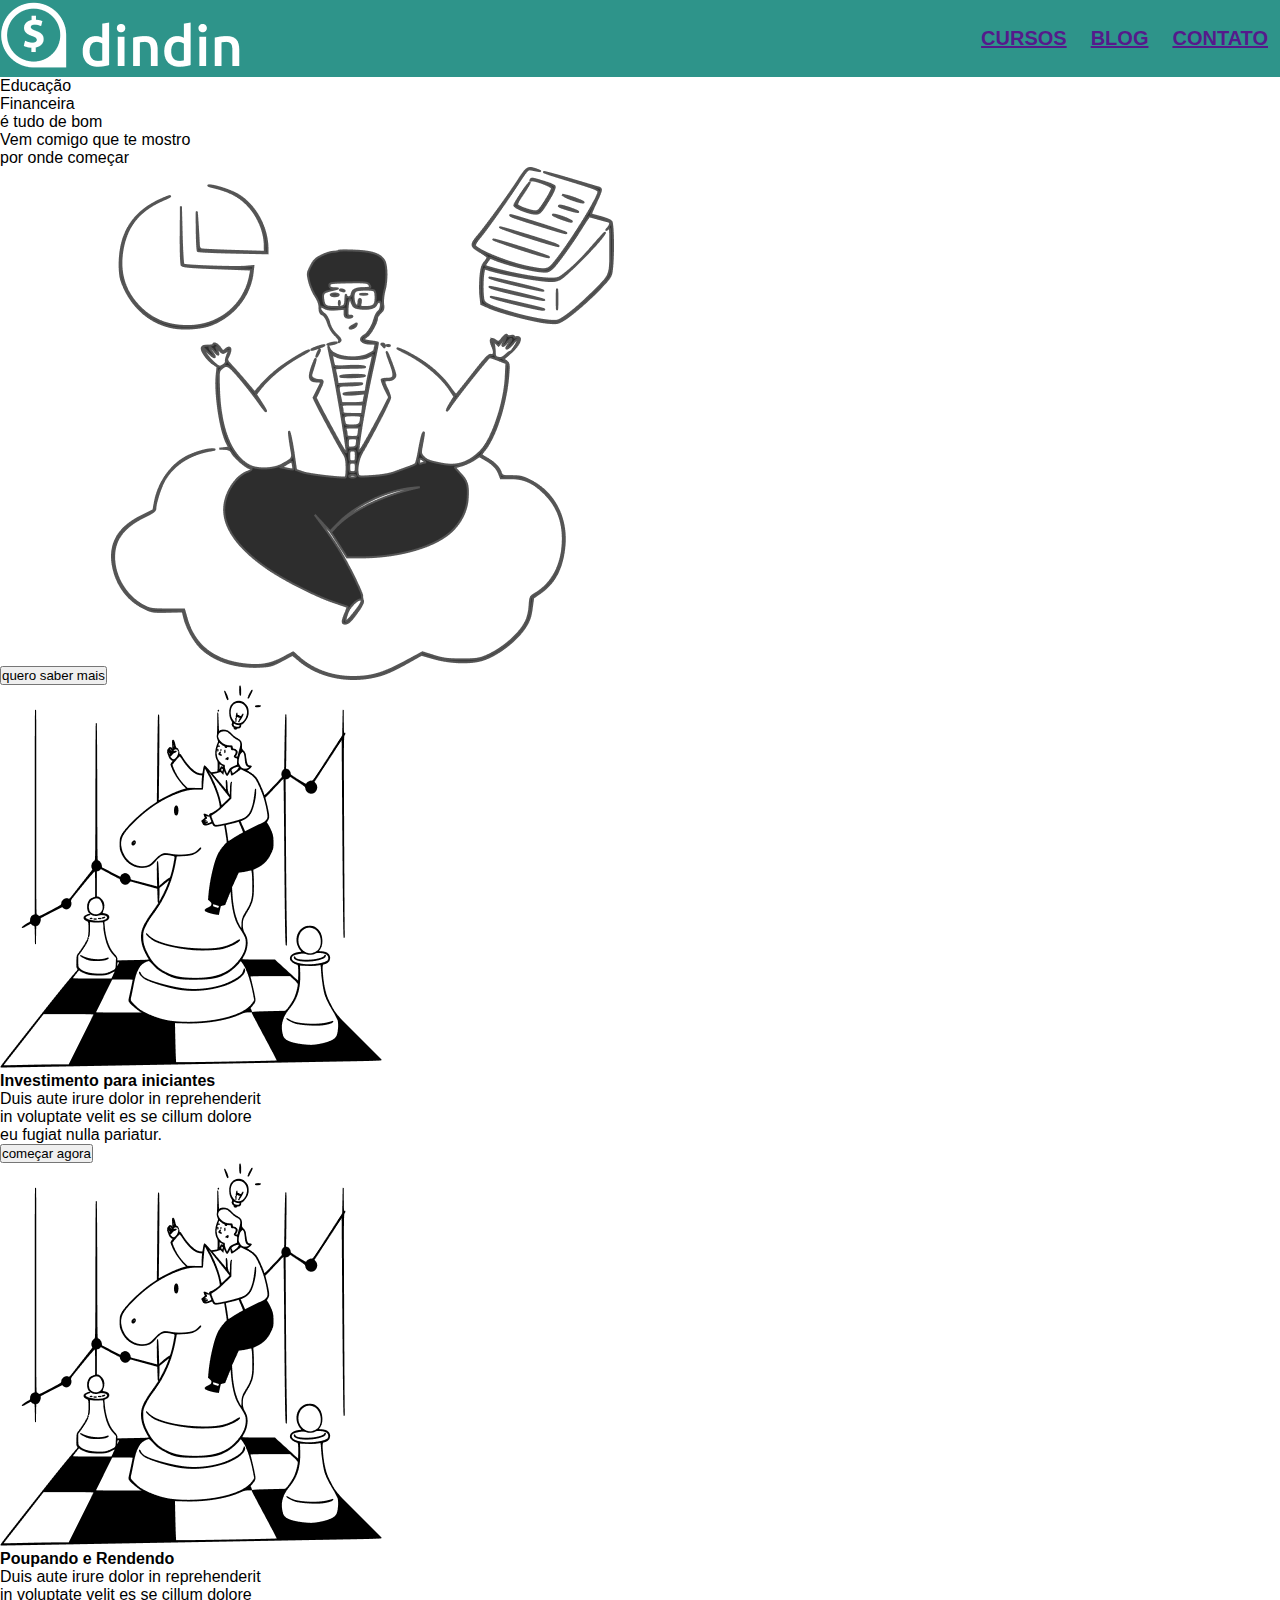
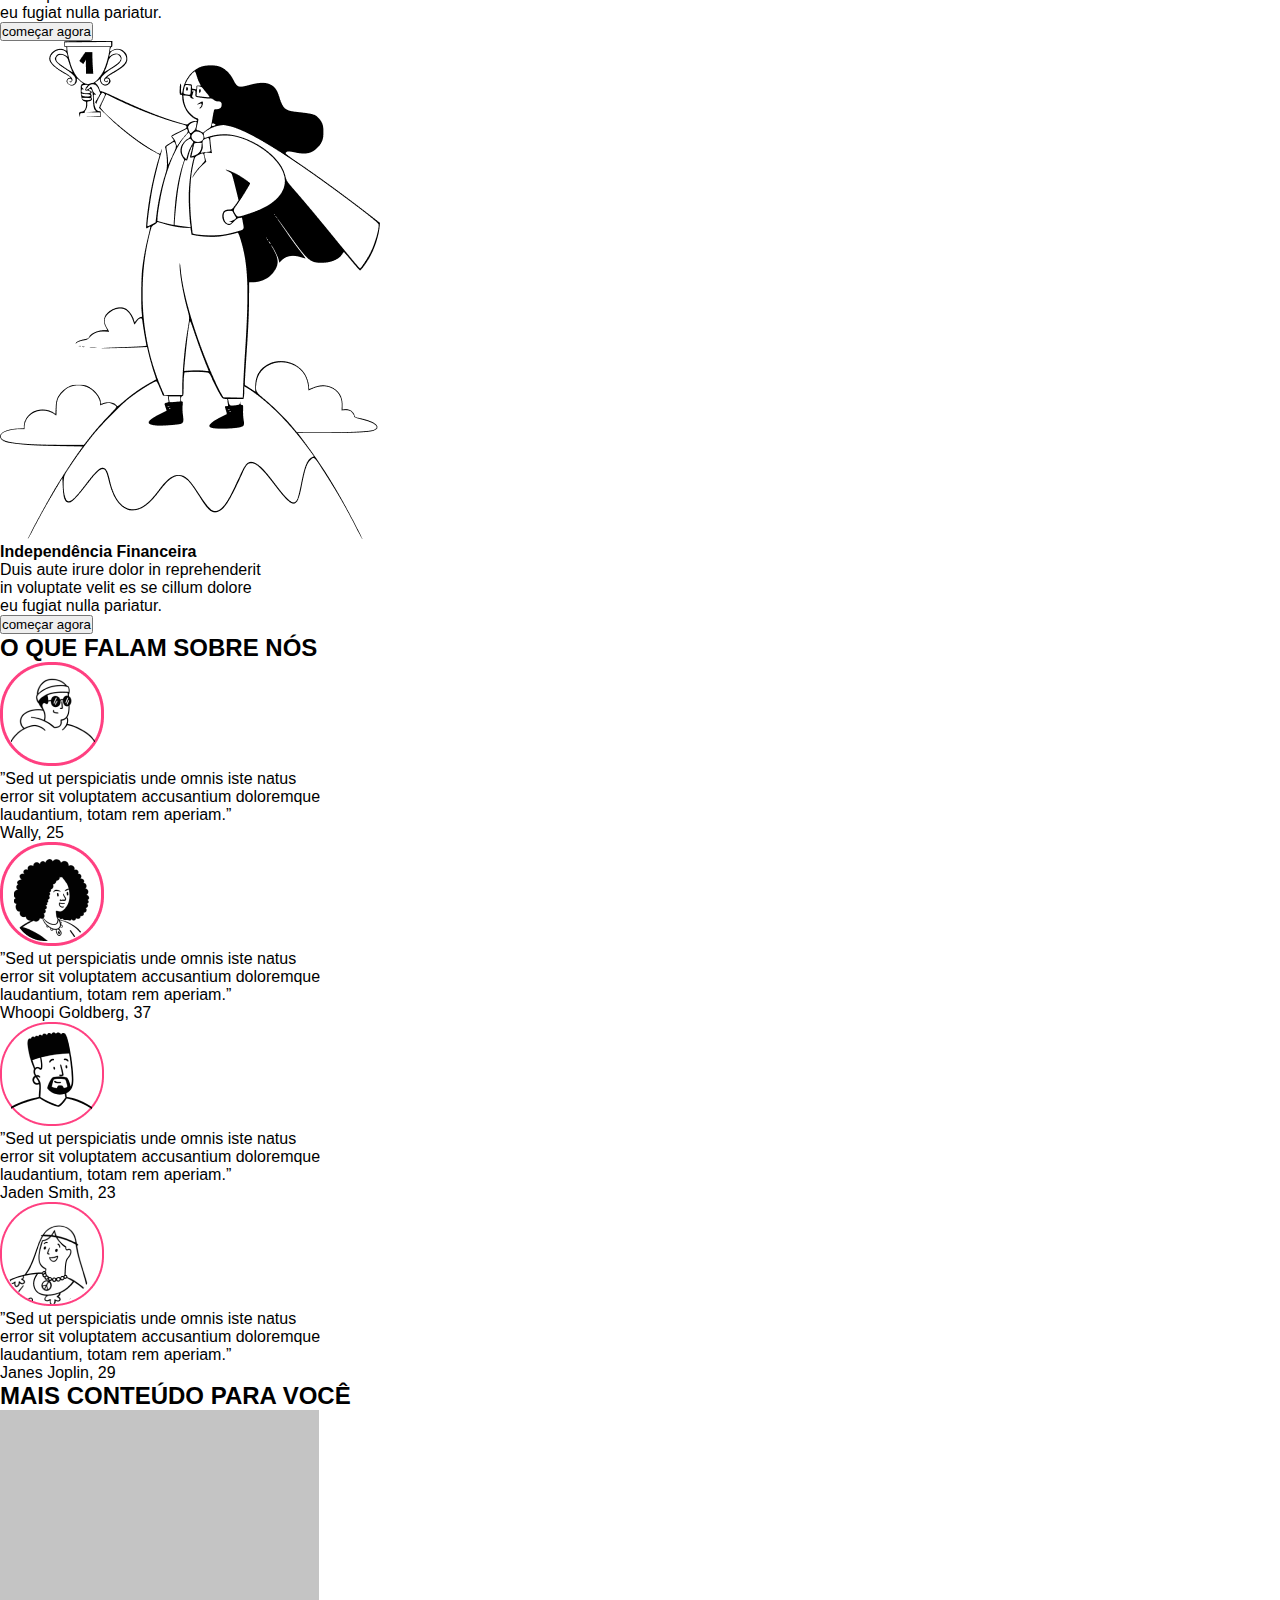
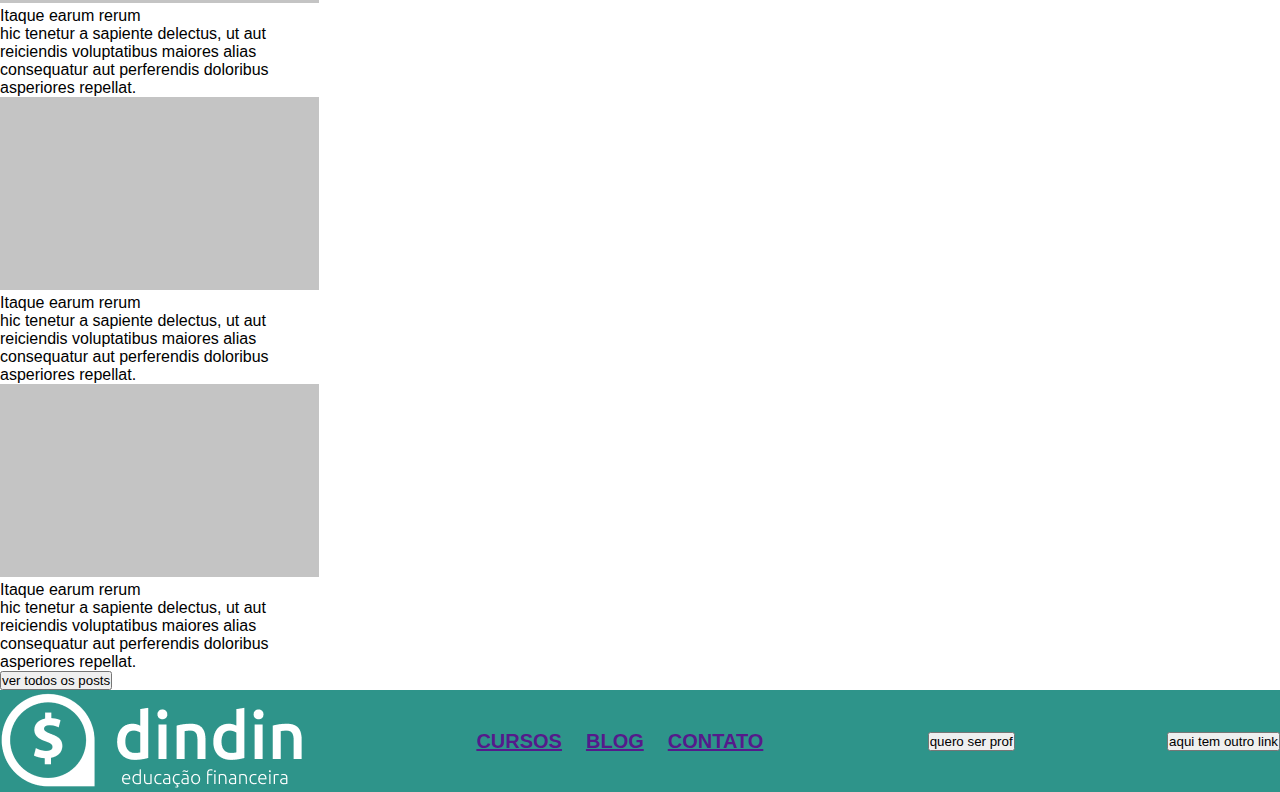
==== index.html @ 5b606422 "hands on 1" ====
<!DOCTYPE html>
<html lang="pt-br">
<head>
    <meta charset="UTF-8">
    <meta http-equiv="X-UA-Compatible" content="IE=edge">
    <meta name="viewport" content="width=device-width, initial-scale=1.0">
    <link rel="stylesheet" href="headerFooter.css">
    <title>Inicio</title>
</head>
<header>
    <img src="./dindin-imagens/logo-header.png" alt="Imagem de logo header"></a>
    <nav>
        <ul>
            <!-- FALTA LINKAR AS PÁGINAS -->
            <li>
                <a href>Cursos</a>
            </li>
            <li>
                <a href>Blog</a>
            </li>
            <li>
                <a href>Contato</a>
            </li>
        </ul>
    </nav>
</header>
<body>  
    <main>
        <section>
            <p>Educação <br>
            Financeira <br>
            é tudo de bom</p>
            <p>Vem comigo que te mostro <br>
            por onde começar</p>
            <button>quero saber mais</button>
            <img src="./dindin-imagens/ilustra-banner.png" alt="Imagem com homem meditando">
        </section>
        <div>
            <div>
                <img src="./dindin-imagens/ilustra-poupando.png" alt="Imagem de investimento para iniciantes">
                <h4>Investimento para iniciantes</h4>
                <p>Duis aute irure dolor in reprehenderit <br>
                   in voluptate velit es se cillum dolore <br>
                   eu fugiat nulla pariatur.
                </p>
                <button>começar agora</button>
            </div>
            <div>
                <img src="./dindin-imagens/ilustra-poupando.png" alt="Imagem de poupando e rendendo">
                <h4>Poupando e Rendendo</h4>
                <p>Duis aute irure dolor in reprehenderit <br>
                   in voluptate velit es se cillum dolore <br>
                   eu fugiat nulla pariatur.
                </p>
                <button>começar agora</button>
            </div>
            <div>
                <img src="./dindin-imagens/ilustra-independencia.png" alt="Imagem de independencia financeira">
                <h4>Independência Financeira</h4>
                <p>Duis aute irure dolor in reprehenderit <br>
                   in voluptate velit es se cillum dolore <br>
                   eu fugiat nulla pariatur.
                </p>
                <button>começar agora</button>
            </div>
        </div>
    </main>
    <section>
        <h2>O QUE FALAM SOBRE NÓS</h2>
        <div>
            <div>
                <img src="./dindin-imagens/icon-wally.png" alt="Imagem icon wally">
                <p>”Sed ut perspiciatis unde omnis iste natus <br>
                    error sit voluptatem accusantium doloremque <br>
                    laudantium, totam rem aperiam.”<br>
                    Wally, 25
                </p>
            </div>
            <div>
                <img src="./dindin-imagens/icon-whoopi.png" alt="Imagem icon whoopi">
                <p>”Sed ut perspiciatis unde omnis iste natus <br>
                    error sit voluptatem accusantium doloremque <br>
                    laudantium, totam rem aperiam.”<br>
                    Whoopi Goldberg, 37
                </p>
            </div>
            <div>
                <img src="./dindin-imagens/icon-jaden.png" alt="Imagem icon jaden">
                <p>”Sed ut perspiciatis unde omnis iste natus <br>
                    error sit voluptatem accusantium doloremque <br>
                    laudantium, totam rem aperiam.”<br>
                    Jaden Smith, 23
                </p>
            </div>
            <div>
                <img src="./dindin-imagens/icon-jane.png" alt="Imagem icon jane">
                <p>”Sed ut perspiciatis unde omnis iste natus <br>
                    error sit voluptatem accusantium doloremque <br>
                    laudantium, totam rem aperiam.”<br>
                    Janes Joplin, 29
                </p>
            </div>
        </div>
    </section>
    <article>
        <h2>MAIS CONTEÚDO PARA VOCÊ</h2>
        <div>
            <img src="./dindin-imagens/Rectangle 16.png" alt="Imagem de Rectangle">
            <p><storng>Itaque earum rerum</storng> <br>
               hic tenetur a sapiente delectus, ut aut <br>
               reiciendis voluptatibus maiores alias <br>
               consequatur aut perferendis doloribus <br>
               asperiores repellat.
            </p>
        </div>
        <div>
            <img src="./dindin-imagens/Rectangle 16.png" alt="Imagem de Rectangle">
            <p><storng>Itaque earum rerum</storng> <br>
               hic tenetur a sapiente delectus, ut aut <br>
               reiciendis voluptatibus maiores alias <br>
               consequatur aut perferendis doloribus <br>
               asperiores repellat.
            </p>
        </div>
        <div>
            <img src="./dindin-imagens/Rectangle 16.png" alt="Imagem de Rectangle">
            <p><storng>Itaque earum rerum</storng> <br>
               hic tenetur a sapiente delectus, ut aut <br>
               reiciendis voluptatibus maiores alias <br>
               consequatur aut perferendis doloribus <br>
               asperiores repellat.
            </p>
        </div>
        <button>ver todos os posts</button>
    </article>
</body>
<footer>
    <img src="./dindin-imagens/logo-footer.png" alt="Imagem de logo footer">
    <nav>
        <ul>
            <!-- FALTA LINKAR AS PÁGINAS -->
            <li>
                <a href>Cursos</a>
            </li>
            <li>
                <a href>Blog</a>
            </li>
            <li>
                <a href>Contato</a>
            </li>
        </ul>
    </nav>
    <button>quero ser prof</button>
    <button>aqui tem outro link</button>
</footer>
</html>
---- headerFooter.css ----
* {
    margin: 0;
    padding: 0;
    box-sizing: border-box;
    font-family: "Ubuntu", sans-serif;
}

/* header */

header {
    display: flex;
    justify-content: space-between;
    align-items: center;
    background-color: #2E948A;
}

header a img {
    display: flex;
    margin-left: auto;
    margin-right: auto;
}

nav ul {
    display: flex;  
    justify-content: end;
}

nav ul li {
    display: inline;
    padding: 12px;
    list-style: none;
}

nav ul li a {
    font-weight: 700;
    font-size: 20px;
    line-height: 23px;
    text-transform: uppercase;
    
}

/* footer */

footer {
    display: flex;
    justify-content: space-between;
    align-items: center;
    background-color: #2E948A;
}
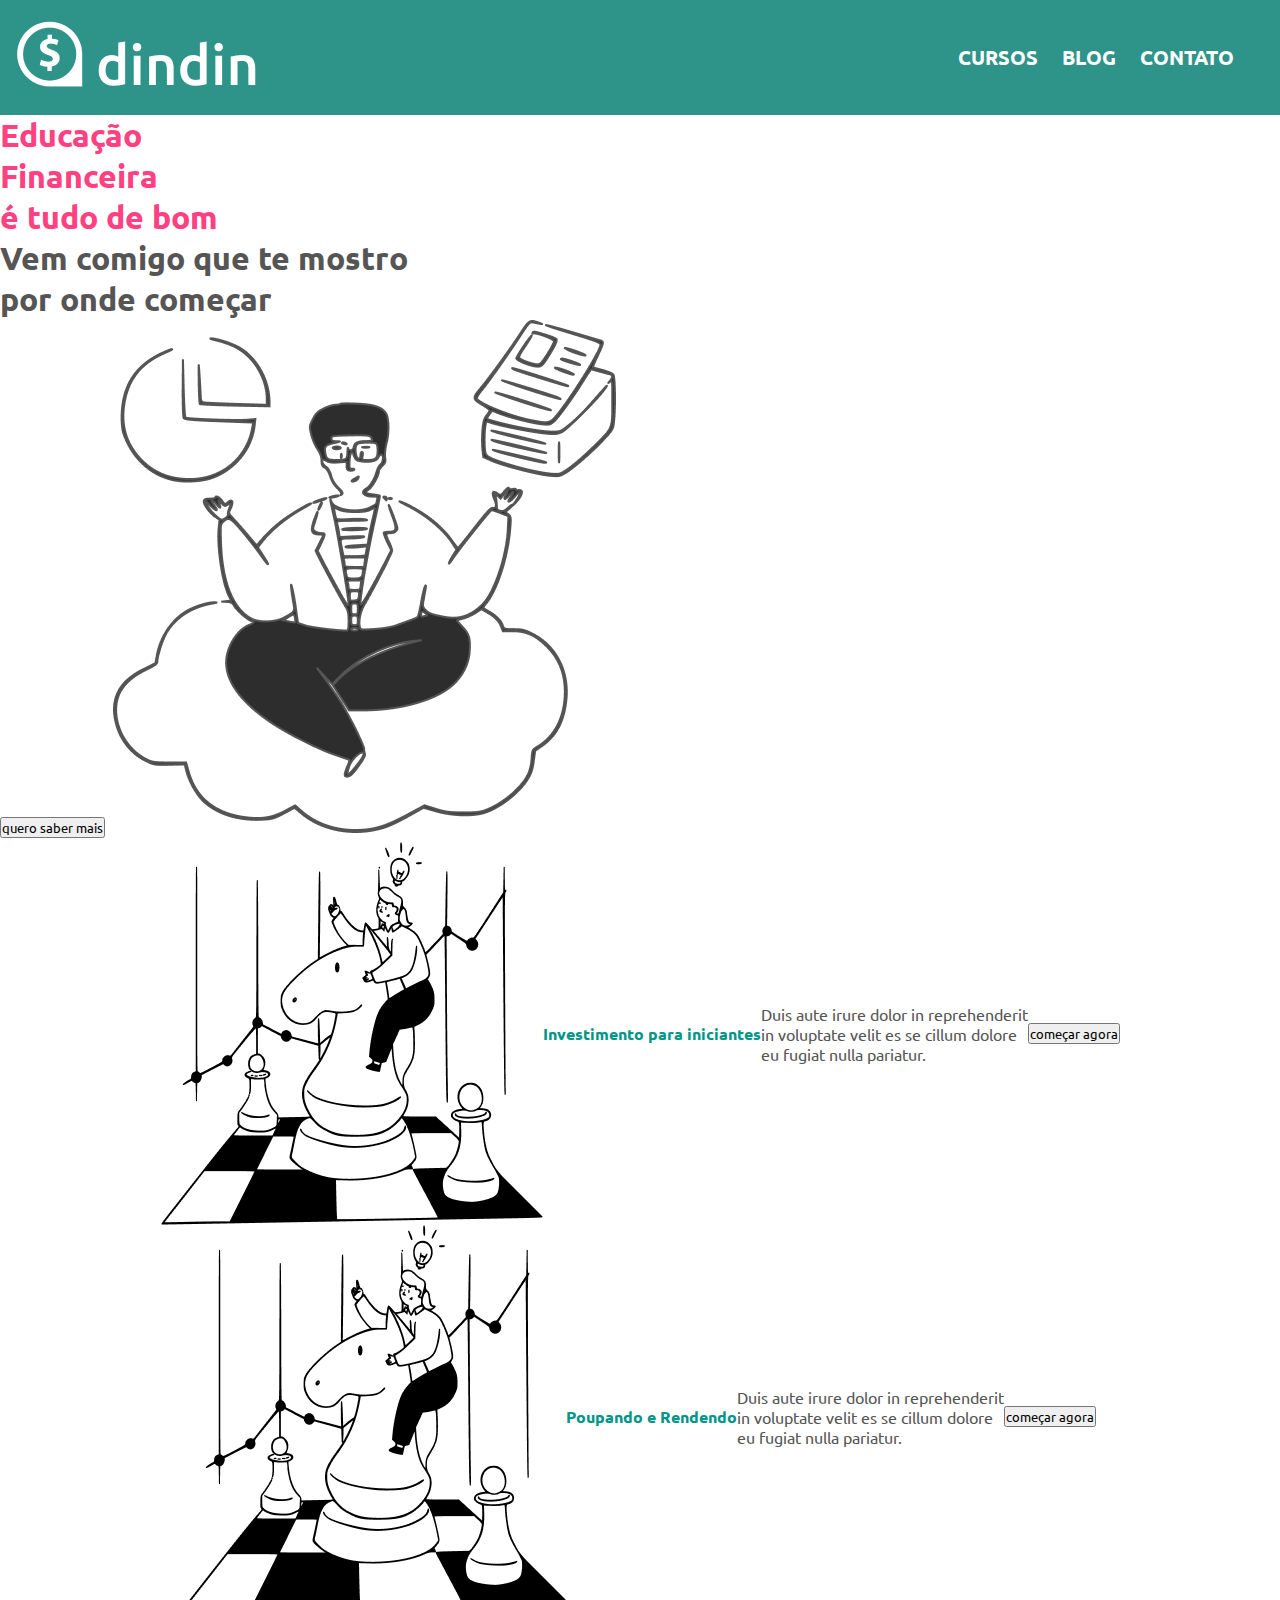
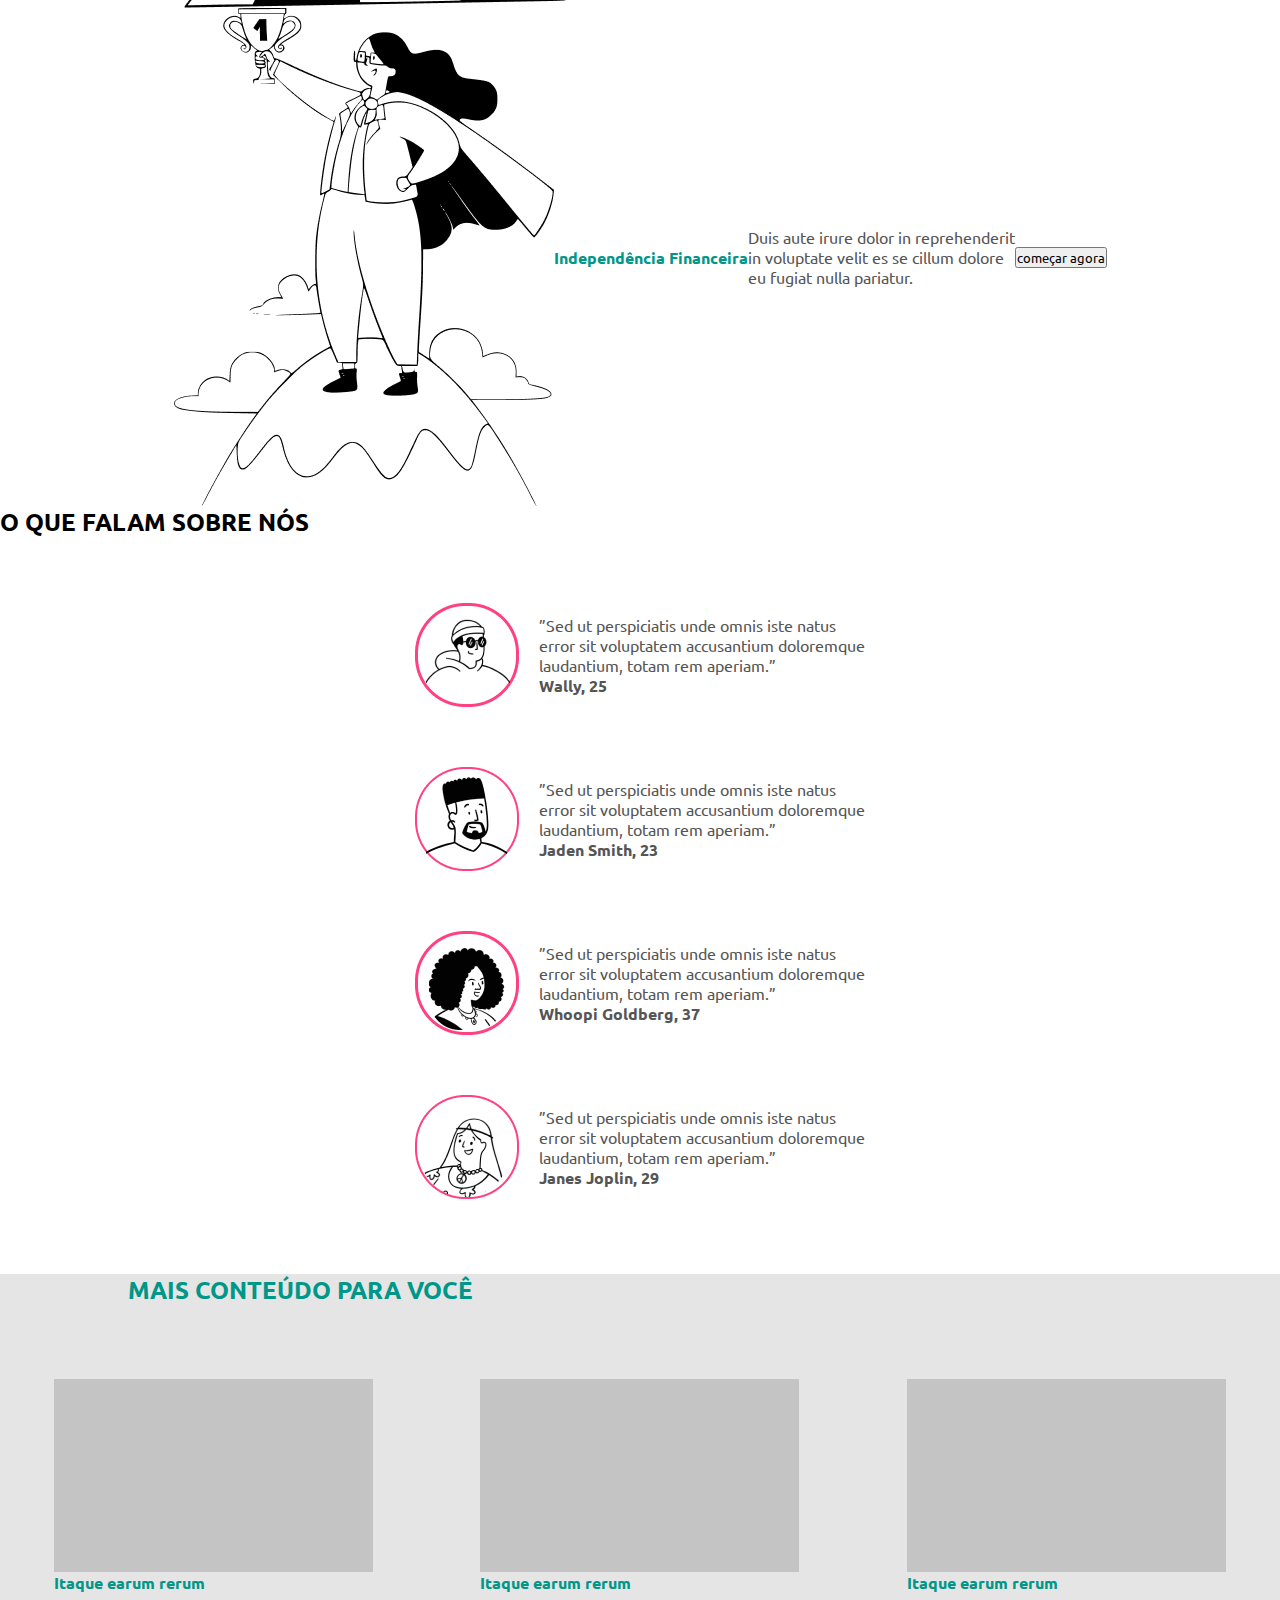
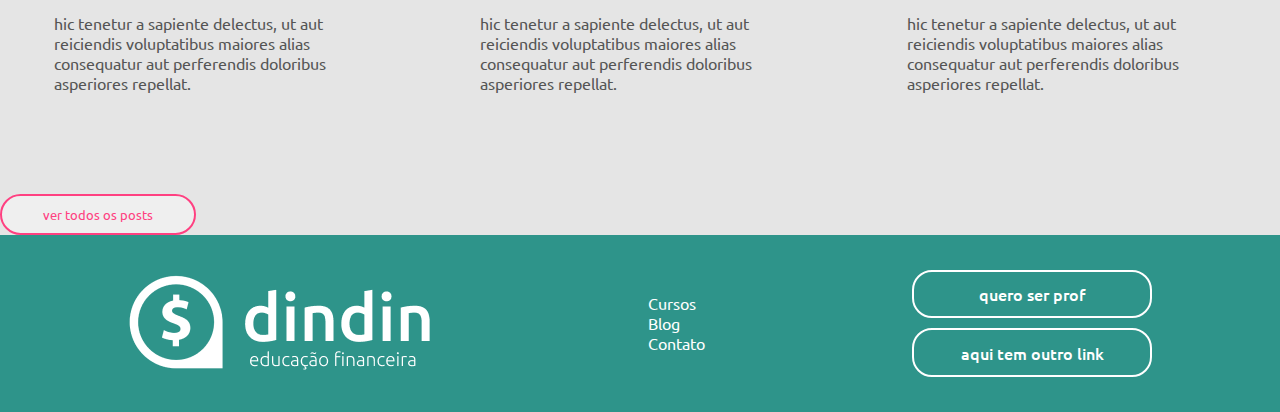
==== commit 74e8d95f: "atualização do projeto" ====
--- a/index.html
+++ b/index.html
@@ -4,12 +4,16 @@
     <meta charset="UTF-8">
     <meta http-equiv="X-UA-Compatible" content="IE=edge">
     <meta name="viewport" content="width=device-width, initial-scale=1.0">
-    <link rel="stylesheet" href="headerFooter.css">
+    <link rel="preconnect" href="https://fonts.googleapis.com">
+    <link rel="preconnect" href="https://fonts.gstatic.com" crossorigin>
+    <link href="https://fonts.googleapis.com/css2?family=Montserrat:wght@100;300;700&family=Poppins:ital,wght@1,300&family=Ubuntu:wght@300&display=swap" rel="stylesheet">
+    <link rel="stylesheet" href="./css/headerFooter.css">
+    <link rel="stylesheet" href="./css/inicio.css">
     <title>Inicio</title>
 </head>
 <header>
     <img src="./dindin-imagens/logo-header.png" alt="Imagem de logo header"></a>
-    <nav>
+    <nav class="navheader">
         <ul>
             <!-- FALTA LINKAR AS PÁGINAS -->
             <li>
@@ -27,15 +31,15 @@
 <body>  
     <main>
         <section>
-            <p>Educação <br>
+            <h1>Educação <br>
             Financeira <br>
-            é tudo de bom</p>
+            é tudo de bom<h1>
             <p>Vem comigo que te mostro <br>
             por onde começar</p>
             <button>quero saber mais</button>
             <img src="./dindin-imagens/ilustra-banner.png" alt="Imagem com homem meditando">
         </section>
-        <div>
+        <section>
             <div>
                 <img src="./dindin-imagens/ilustra-poupando.png" alt="Imagem de investimento para iniciantes">
                 <h4>Investimento para iniciantes</h4>
@@ -63,94 +67,94 @@
                 </p>
                 <button>começar agora</button>
             </div>
-        </div>
-    </main>
-    <section>
-        <h2>O QUE FALAM SOBRE NÓS</h2>
-        <div>
-            <div>
-                <img src="./dindin-imagens/icon-wally.png" alt="Imagem icon wally">
-                <p>”Sed ut perspiciatis unde omnis iste natus <br>
-                    error sit voluptatem accusantium doloremque <br>
-                    laudantium, totam rem aperiam.”<br>
-                    Wally, 25
-                </p>
+        </section>
+        <section>
+            <h2>O QUE FALAM SOBRE NÓS</h2>
+            <div class="comentariosCards">
+                <div class="infoCards">
+                    <img src="./dindin-imagens/icon-wally.png" alt="Imagem icon wally">
+                    <p>”Sed ut perspiciatis unde omnis iste natus <br>
+                        error sit voluptatem accusantium doloremque <br>
+                        laudantium, totam rem aperiam.”<br>
+                        <strong>Wally, 25</strong>
+                    </p>
+                </div>
+                <div class="infoCards">
+                    <img src="./dindin-imagens/icon-jaden.png" alt="Imagem icon jaden">
+                    <p>”Sed ut perspiciatis unde omnis iste natus <br>
+                        error sit voluptatem accusantium doloremque <br>
+                        laudantium, totam rem aperiam.”<br>
+                        <strong>Jaden Smith, 23</strong>
+                    </p>
+                </div>
+                <div class="infoCards">
+                    <img src="./dindin-imagens/icon-whoopi.png" alt="Imagem icon whoopi">
+                    <p>”Sed ut perspiciatis unde omnis iste natus <br>
+                        error sit voluptatem accusantium doloremque <br>
+                        laudantium, totam rem aperiam.”<br>
+                        <strong>Whoopi Goldberg, 37</strong>
+                    </p>
+                </div>
+                <div class="infoCards">
+                    <img src="./dindin-imagens/icon-jane.png" alt="Imagem icon jane">
+                    <p>”Sed ut perspiciatis unde omnis iste natus <br>
+                        error sit voluptatem accusantium doloremque <br>
+                        laudantium, totam rem aperiam.”<br>
+                        <strong>Janes Joplin, 29</strong>
+                    </p>
+                </div>
             </div>
-            <div>
-                <img src="./dindin-imagens/icon-whoopi.png" alt="Imagem icon whoopi">
-                <p>”Sed ut perspiciatis unde omnis iste natus <br>
-                    error sit voluptatem accusantium doloremque <br>
-                    laudantium, totam rem aperiam.”<br>
-                    Whoopi Goldberg, 37
-                </p>
-            </div>
-            <div>
-                <img src="./dindin-imagens/icon-jaden.png" alt="Imagem icon jaden">
-                <p>”Sed ut perspiciatis unde omnis iste natus <br>
-                    error sit voluptatem accusantium doloremque <br>
-                    laudantium, totam rem aperiam.”<br>
-                    Jaden Smith, 23
-                </p>
-            </div>
-            <div>
-                <img src="./dindin-imagens/icon-jane.png" alt="Imagem icon jane">
-                <p>”Sed ut perspiciatis unde omnis iste natus <br>
-                    error sit voluptatem accusantium doloremque <br>
-                    laudantium, totam rem aperiam.”<br>
-                    Janes Joplin, 29
-                </p>
-            </div>
-        </div>
-    </section>
-    <article>
-        <h2>MAIS CONTEÚDO PARA VOCÊ</h2>
-        <div>
-            <img src="./dindin-imagens/Rectangle 16.png" alt="Imagem de Rectangle">
-            <p><storng>Itaque earum rerum</storng> <br>
-               hic tenetur a sapiente delectus, ut aut <br>
-               reiciendis voluptatibus maiores alias <br>
-               consequatur aut perferendis doloribus <br>
-               asperiores repellat.
-            </p>
-        </div>
-        <div>
-            <img src="./dindin-imagens/Rectangle 16.png" alt="Imagem de Rectangle">
-            <p><storng>Itaque earum rerum</storng> <br>
-               hic tenetur a sapiente delectus, ut aut <br>
-               reiciendis voluptatibus maiores alias <br>
-               consequatur aut perferendis doloribus <br>
-               asperiores repellat.
-            </p>
-        </div>
-        <div>
-            <img src="./dindin-imagens/Rectangle 16.png" alt="Imagem de Rectangle">
-            <p><storng>Itaque earum rerum</storng> <br>
-               hic tenetur a sapiente delectus, ut aut <br>
-               reiciendis voluptatibus maiores alias <br>
-               consequatur aut perferendis doloribus <br>
-               asperiores repellat.
-            </p>
-        </div>
-        <button>ver todos os posts</button>
-    </article>
+        </section>
+        <article>
+            <h2>MAIS CONTEÚDO PARA VOCÊ</h2>
+            <section id="blog">
+                <div class="container">
+                    <img src="./dindin-imagens/Rectangle 16.png" alt="Imagem de Rectangle">
+                    <h4>Itaque earum rerum</h4> <br>
+                    <p>hic tenetur a sapiente delectus, ut aut <br>
+                    reiciendis voluptatibus maiores alias <br>
+                    consequatur aut perferendis doloribus <br>
+                    asperiores repellat.</p>
+                </div>
+                <div class="container">
+                    <img src="./dindin-imagens/Rectangle 16.png" alt="Imagem de Rectangle">
+                    <h4>Itaque earum rerum</h4> <br>
+                    <p>hic tenetur a sapiente delectus, ut aut <br>
+                    reiciendis voluptatibus maiores alias <br>
+                    consequatur aut perferendis doloribus <br>
+                    asperiores repellat.</p>
+                </div>
+                <div class="container">
+                    <img src="./dindin-imagens/Rectangle 16.png" alt="Imagem de Rectangle">
+                    <h4>Itaque earum rerum</h4> <br>
+                    <p>hic tenetur a sapiente delectus, ut aut <br>
+                    reiciendis voluptatibus maiores alias <br>
+                    consequatur aut perferendis doloribus <br>
+                    asperiores repellat.</p>
+                </div>
+            </section>
+            <button>ver todos os posts</button>
+        </article>
+    </main> 
+    <footer>
+        <img src="./dindin-imagens/logo-footer.png" alt="Imagem de logo footer">
+        <nav class="navfooter">
+            <ul>
+                <li>
+                    <a href="#">Cursos</a>
+                </li>
+                <li>
+                    <a href="#">Blog</a>
+                </li>
+                <li>
+                    <a href="#">Contato</a>
+                </li>
+            </ul>
+        </nav>
+        <section class="btnfooter">
+            <p>quero ser prof</p>
+            <p>aqui tem outro link</p>
+        </section>
+    </footer>
 </body>
-<footer>
-    <img src="./dindin-imagens/logo-footer.png" alt="Imagem de logo footer">
-    <nav>
-        <ul>
-            <!-- FALTA LINKAR AS PÁGINAS -->
-            <li>
-                <a href>Cursos</a>
-            </li>
-            <li>
-                <a href>Blog</a>
-            </li>
-            <li>
-                <a href>Contato</a>
-            </li>
-        </ul>
-    </nav>
-    <button>quero ser prof</button>
-    <button>aqui tem outro link</button>
-</footer>
 </html>--- a/css/headerFooter.css
+++ b/css/headerFooter.css
@@ -0,0 +1,91 @@
+* {
+    margin: 0;
+    padding: 0;
+    box-sizing: border-box;
+    font-family: "Ubuntu", sans-serif;
+}
+
+/* header */
+
+header {
+    padding: 1em;
+    display: flex;
+    justify-content: space-between;
+    align-items: center;
+    background-color: #2E948A;
+    width: 100%;
+}
+
+header a img {
+    display: flex;
+    margin-left: auto;
+    margin-right: auto;
+}
+
+.navheader ul {
+    display: flex;  
+    justify-content: end;
+}
+
+.navheader ul li {
+    display: inline;
+    padding: 12px;
+    list-style: none;
+}
+
+.navheader ul li a {
+    font-weight: 700;
+    font-size: 20px;
+    line-height: 23px;
+    text-transform: uppercase;
+    color: #FDFDFD;
+    text-decoration: none;
+    
+}
+
+/* footer */
+  
+footer {
+      padding: 35px 10%;
+      display: flex;
+      justify-content: space-between;
+      align-items: center;
+      background-color: #2E948A;
+      width: 100%;
+}
+
+nav {
+    padding: 2vh;
+}
+
+.navfooter ul li {
+    list-style: none;
+}
+
+.navfooter ul li a {
+      text-decoration: none;
+      color: #FFF;
+}
+
+.btnfooter p  {
+      background: #2E948A;
+      border: 2px solid #FFFFFF;
+      color: #FFFFFF;
+      width: 15rem;
+      font-weight: 500;
+      padding: 0.7rem;
+      border-radius: 20px;
+      text-align: center;
+}
+
+.btnfooter p:hover {
+      cursor: pointer;
+}
+
+.btnfooter :nth-child(1) {
+    margin-bottom: 10px;
+}
+
+.btnfooter {
+    flex-direction: column;
+}--- a/css/inicio.css
+++ b/css/inicio.css
@@ -0,0 +1,74 @@
+* {
+    margin: 0;
+    padding: 0;
+    box-sizing: border-box;
+    font-family: "Ubuntu", sans-serif;
+}
+
+section h1 {
+    color: #FF4081;
+}
+
+section p {
+    color: #555555;
+    
+}
+
+section div {
+    display: flex;
+    align-items: center;
+    justify-content: center;
+
+}
+
+.comentariosCards {
+    padding: 35px 10%;
+    flex-wrap: wrap;
+}
+
+.infoCards {
+    max-width: 600px;
+    padding: 30px 5%;
+}
+
+.infoCards p {
+    padding-left: 20px;
+}
+
+/* Article */
+
+article{
+    background: #E5E5E5;
+    
+}
+
+article h2 {
+    color: #009688;
+    margin: 10px 0 73px 128px;
+}
+
+.container {
+    display: grid;
+}
+
+#blog {
+    display: flex;
+    justify-content: space-around;
+}
+
+h4 {
+    color: #009688;
+    margin: 0;
+    padding: 0;
+}
+
+article button {
+    display: flex;
+    justify-content: space-around;
+    color: #FF4081;
+    border:  2px solid #FF4081;
+    border-radius: 62px;
+    padding: 10px 41px;
+    margin-top: 101px;
+    
+}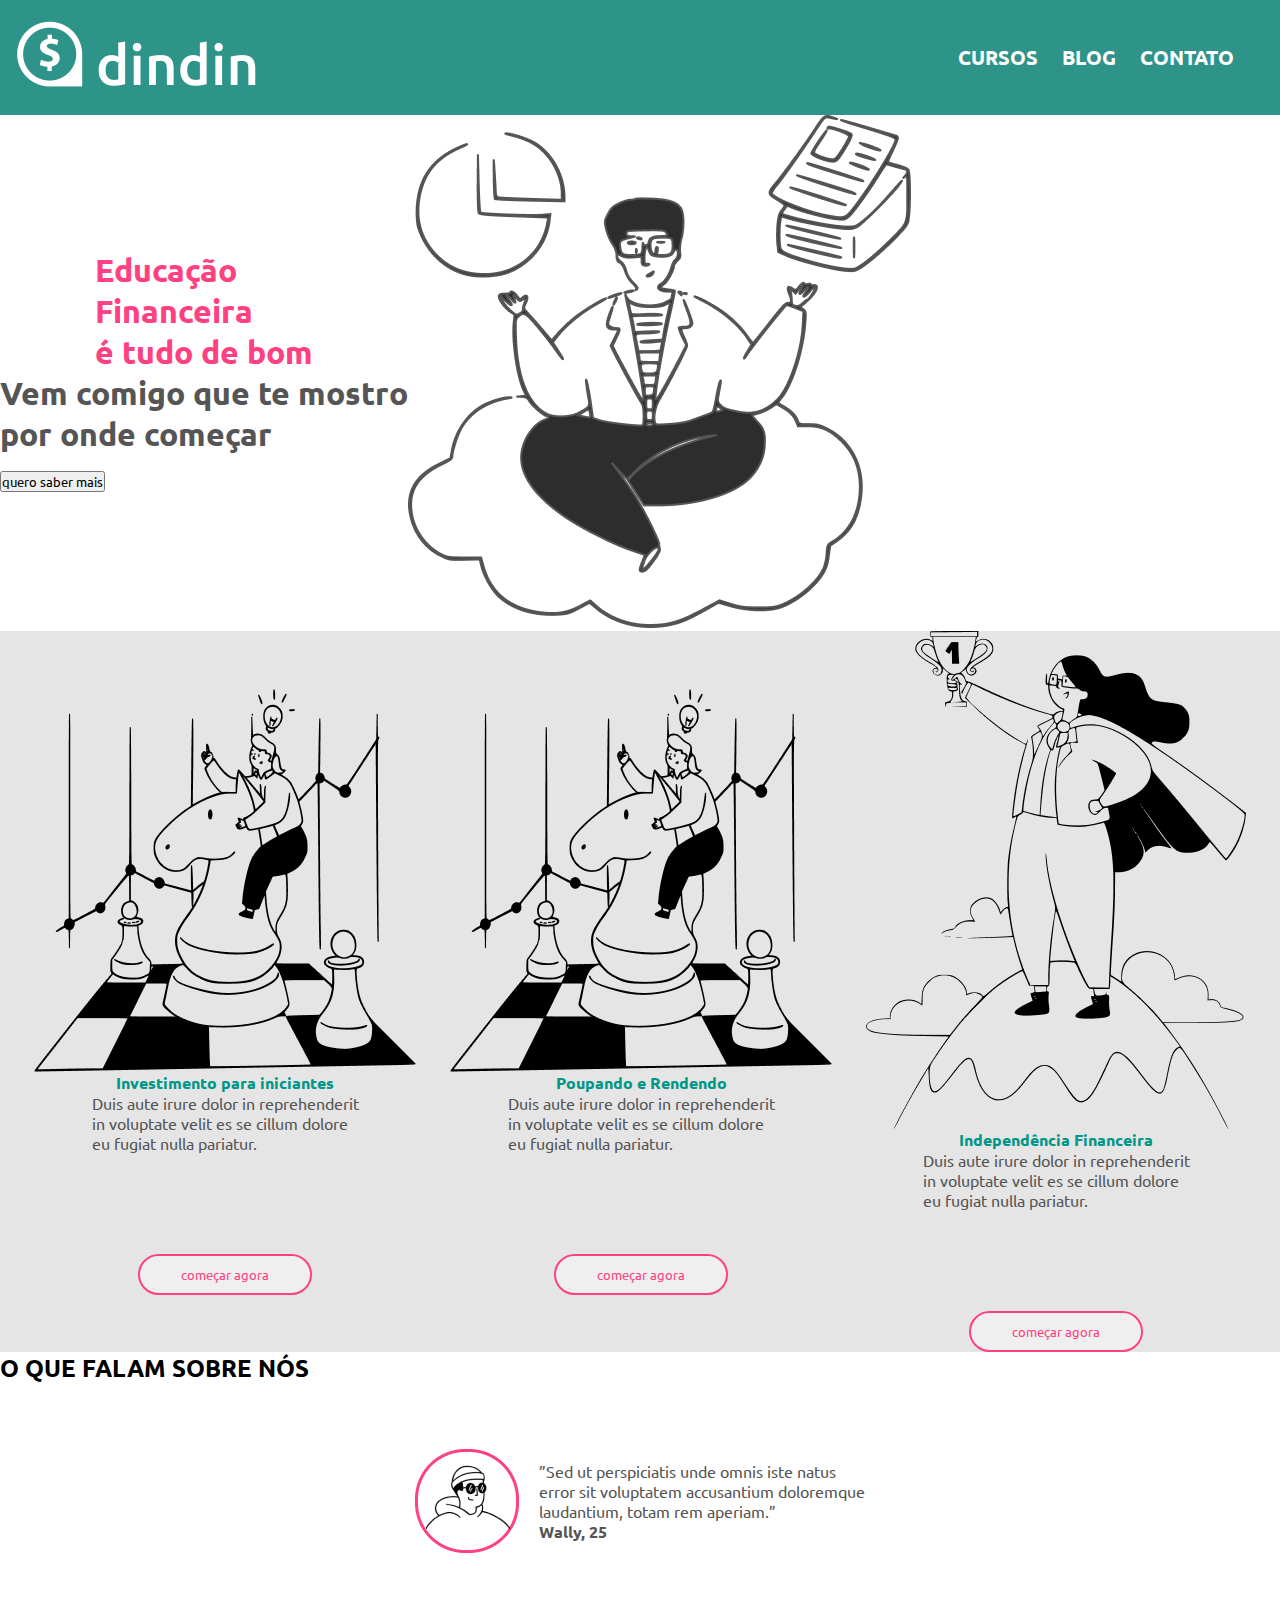
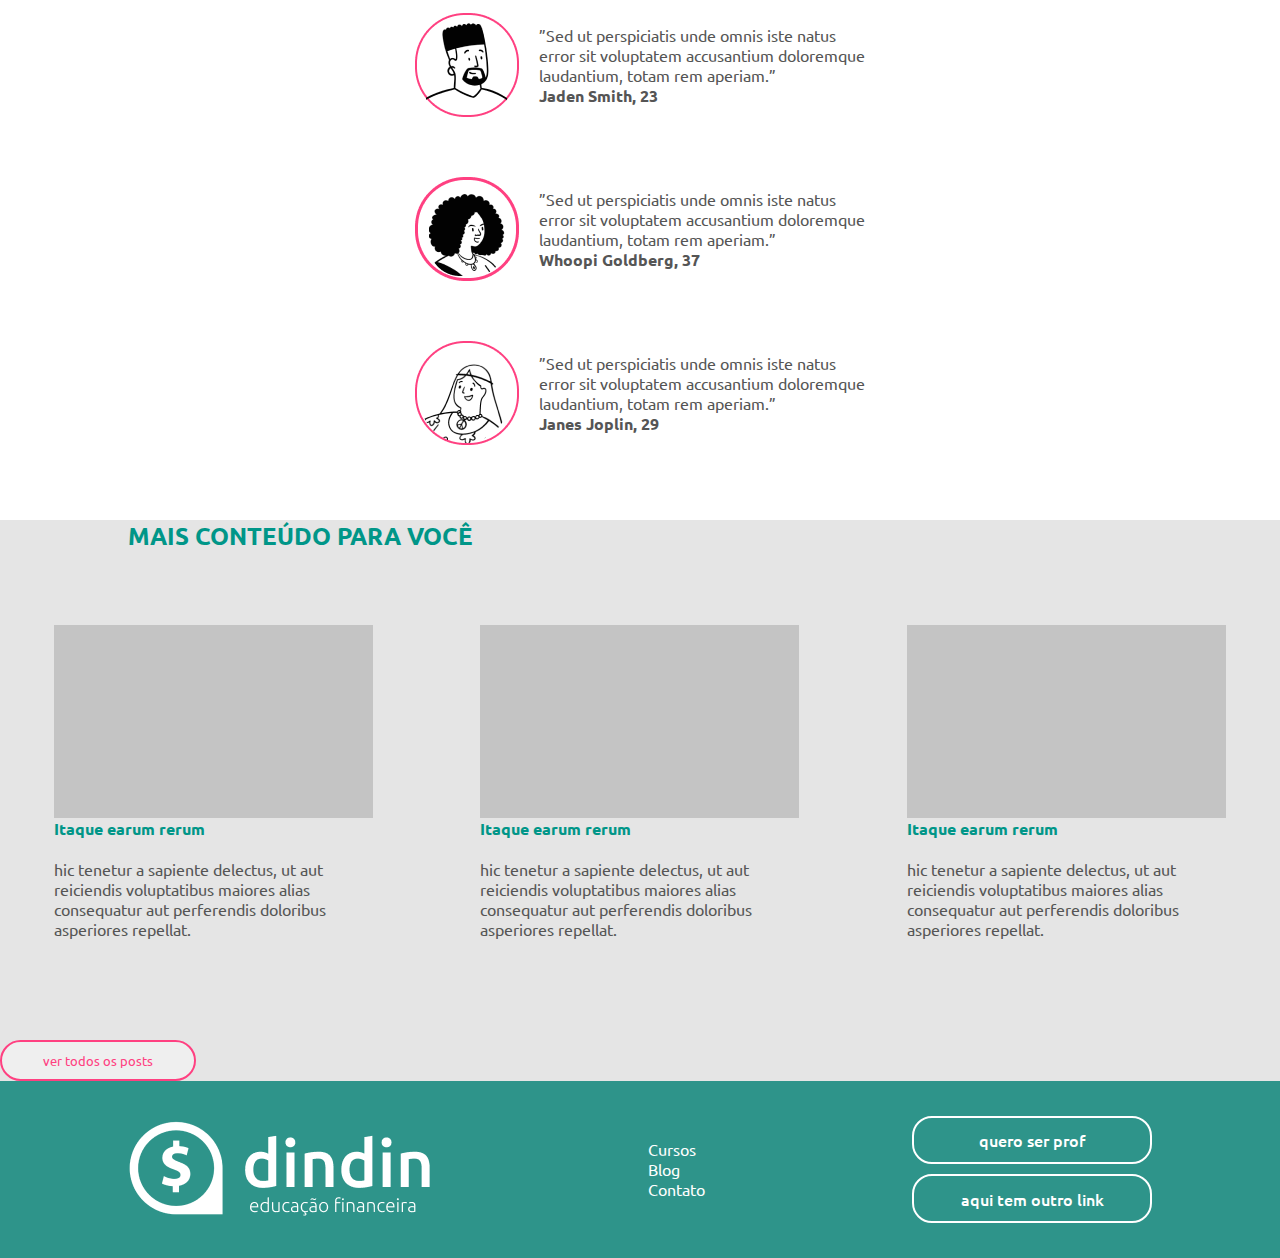
==== commit a13de74e: "atualizando a pag de cursos" ====
--- a/index.html
+++ b/index.html
@@ -30,45 +30,63 @@
 </header>
 <body>  
     <main>
-        <section>
-            <h1>Educação <br>
-            Financeira <br>
-            é tudo de bom<h1>
-            <p>Vem comigo que te mostro <br>
-            por onde começar</p>
-            <button>quero saber mais</button>
-            <img src="./dindin-imagens/ilustra-banner.png" alt="Imagem com homem meditando">
-        </section>
-        <section>
-            <div>
-                <img src="./dindin-imagens/ilustra-poupando.png" alt="Imagem de investimento para iniciantes">
-                <h4>Investimento para iniciantes</h4>
-                <p>Duis aute irure dolor in reprehenderit <br>
-                   in voluptate velit es se cillum dolore <br>
-                   eu fugiat nulla pariatur.
-                </p>
-                <button>começar agora</button>
+        <section id="container1">
+            <div id="titulo">
+                <h1>Educação <br>
+                Financeira <br>
+                é tudo de bom<h1>
+                <p>Vem comigo que te mostro <br>
+                por onde começar</p>
+                <button>quero saber mais</button>
             </div>
-            <div>
-                <img src="./dindin-imagens/ilustra-poupando.png" alt="Imagem de poupando e rendendo">
-                <h4>Poupando e Rendendo</h4>
-                <p>Duis aute irure dolor in reprehenderit <br>
-                   in voluptate velit es se cillum dolore <br>
-                   eu fugiat nulla pariatur.
-                </p>
-                <button>começar agora</button>
-            </div>
-            <div>
-                <img src="./dindin-imagens/ilustra-independencia.png" alt="Imagem de independencia financeira">
-                <h4>Independência Financeira</h4>
-                <p>Duis aute irure dolor in reprehenderit <br>
-                   in voluptate velit es se cillum dolore <br>
-                   eu fugiat nulla pariatur.
-                </p>
-                <button>começar agora</button>
-            </div>
-        </section>
-        <section>
+            <aside>
+                <img src="./dindin-imagens/ilustra-banner.png" alt="Imagem com homem meditando">
+            </aside>
+        </section>        
+        <article>
+            <section id="cursos">
+                <div class="cardsCursos">
+                    <div>
+                        <img src="./dindin-imagens/ilustra-poupando.png" alt="Imagem de investimento para iniciantes">
+                    </div>
+                    <div class="figuras">
+                        <h4>Investimento para iniciantes</h4>
+                        <p>Duis aute irure dolor in reprehenderit <br>
+                        in voluptate velit es se cillum dolore <br>
+                        eu fugiat nulla pariatur.
+                        </p>
+                        <button>começar agora</button>
+                    </div>
+                </div>
+                <div>
+                    <div>
+                        <img src="./dindin-imagens/ilustra-poupando.png" alt="Imagem de poupando e rendendo">
+                    </div>
+                    <div class="figuras">
+                        <h4>Poupando e Rendendo</h4>
+                        <p>Duis aute irure dolor in reprehenderit <br>
+                        in voluptate velit es se cillum dolore <br>
+                        eu fugiat nulla pariatur.
+                        </p>
+                        <button>começar agora</button>
+                    </div>
+                </div>
+                <div>    
+                    <div>
+                        <img src="./dindin-imagens/ilustra-independencia.png" alt="Imagem de independencia financeira">
+                    </div>
+                    <div class="figuras">
+                        <h4>Independência Financeira</h4>
+                        <p>Duis aute irure dolor in reprehenderit <br>
+                        in voluptate velit es se cillum dolore <br>
+                        eu fugiat nulla pariatur.
+                        </p>
+                        <button>começar agora</button>
+                    </div>
+                </div>
+            </section>
+        </article>    
+        <section class="cards">
             <h2>O QUE FALAM SOBRE NÓS</h2>
             <div class="comentariosCards">
                 <div class="infoCards">
--- a/css/inicio.css
+++ b/css/inicio.css
@@ -10,16 +10,55 @@
 }
 
 section p {
-    color: #555555;
-    
+    color: #555555;    
 }
 
 section div {
     display: flex;
     align-items: center;
     justify-content: center;
+}
 
+#container1 {
+    display: flex;
 }
+
+#titulo {
+    display: flex;
+    flex-direction: column;
+}
+
+/* Article section */
+
+#cursos {
+    display: flex;
+    justify-content: space-evenly;
+}
+
+#cursos div {
+    display: flex;
+    flex-direction: column;
+}
+
+.cardsCursos {
+    display: flex;
+}
+
+/* .cardsCursos img {
+    max-width: 250px;
+    max-height: 250px;
+} */
+
+.figuras {
+    display: flex;
+    flex-direction: column;
+}
+
+/* .cards section div {
+    display: flex;
+    align-items: center;
+    justify-content: center;
+} */
 
 .comentariosCards {
     padding: 35px 10%;
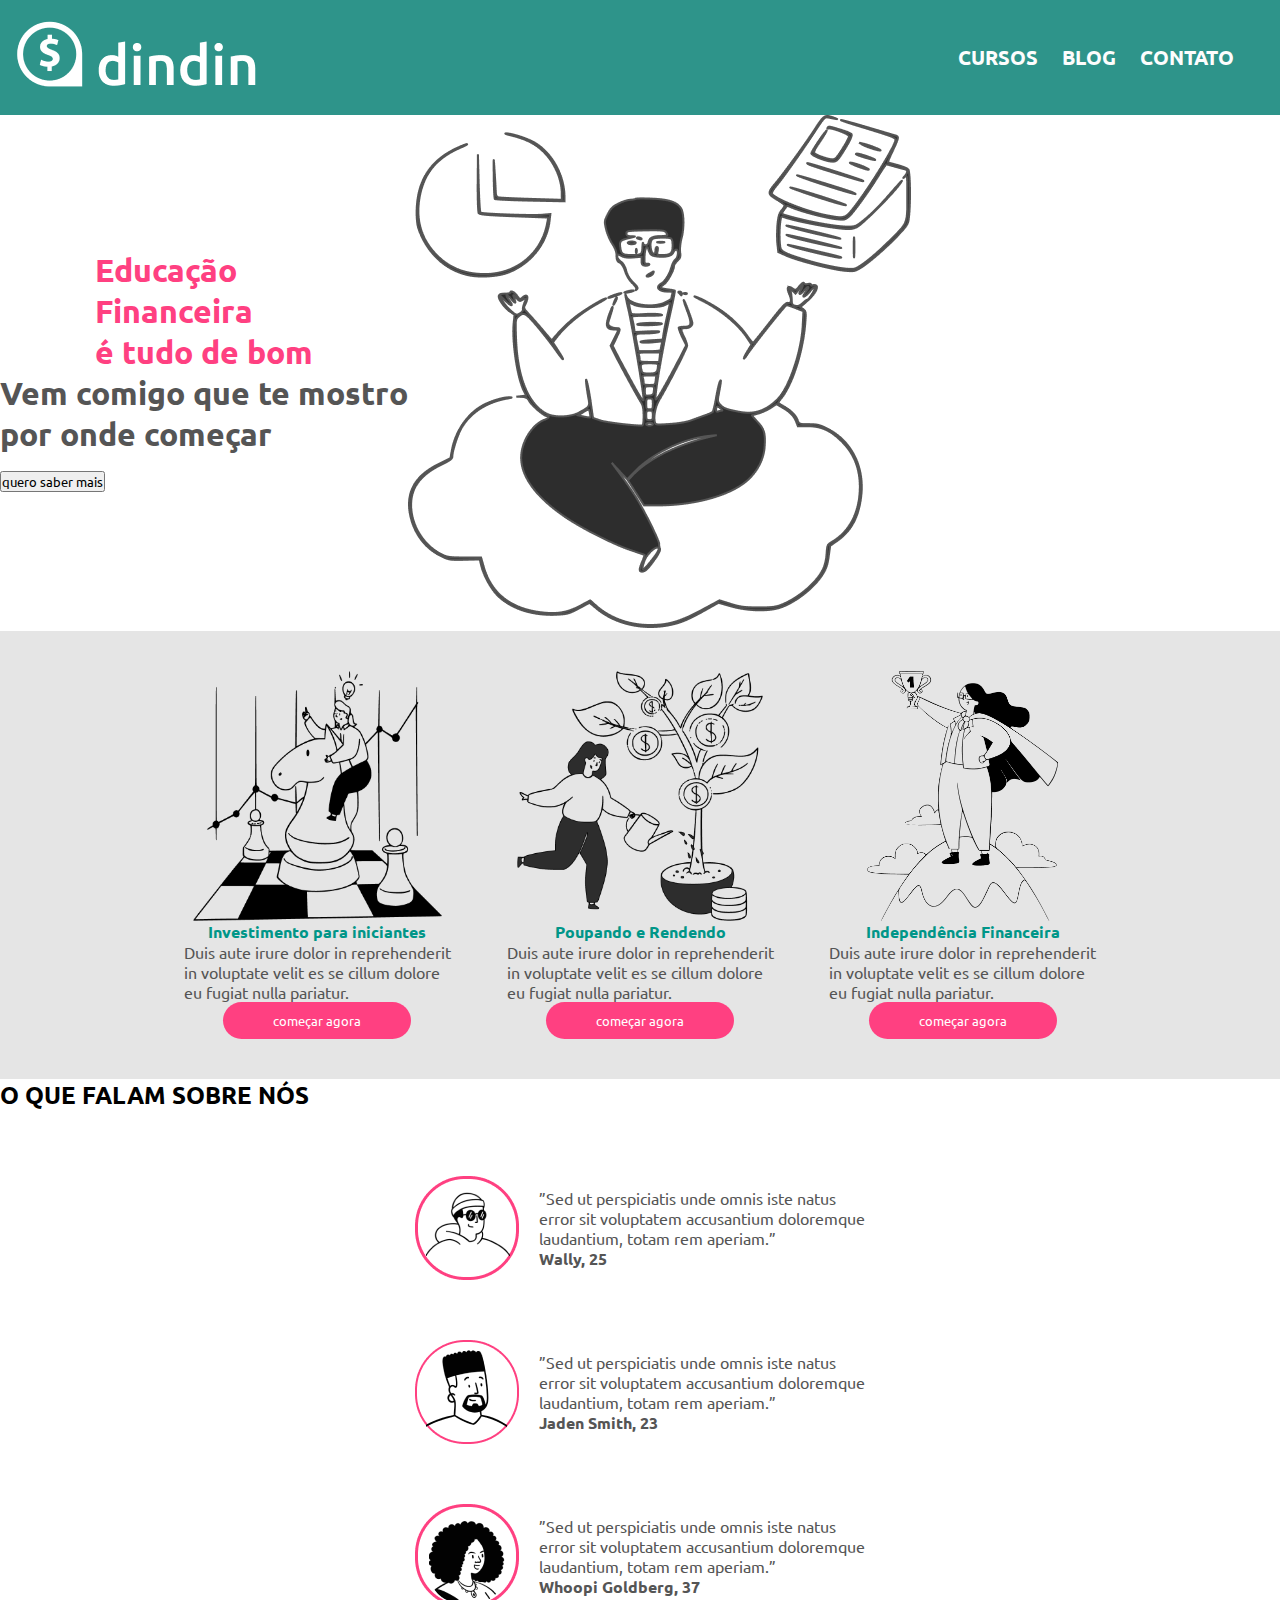
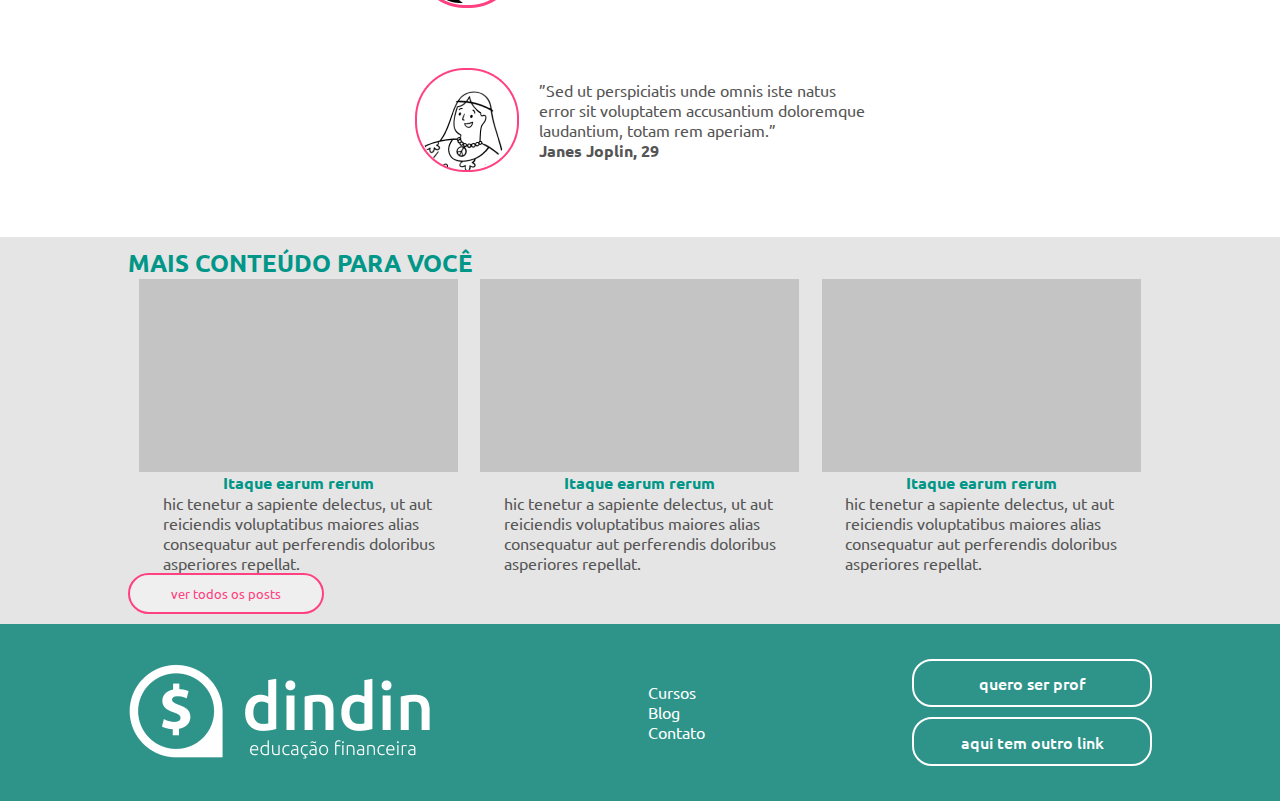
==== commit bdffdddc: "atualização" ====
--- a/index.html
+++ b/index.html
@@ -55,12 +55,12 @@
                         in voluptate velit es se cillum dolore <br>
                         eu fugiat nulla pariatur.
                         </p>
-                        <button>começar agora</button>
+                        <button class="buttonCursos">começar agora</button>
                     </div>
                 </div>
-                <div>
+                <div class="cardsCursos">
                     <div>
-                        <img src="./dindin-imagens/ilustra-poupando.png" alt="Imagem de poupando e rendendo">
+                        <img src="./dindin-imagens/ilustra-investimento.png" alt="Imagem de poupando e rendendo">
                     </div>
                     <div class="figuras">
                         <h4>Poupando e Rendendo</h4>
@@ -68,10 +68,10 @@
                         in voluptate velit es se cillum dolore <br>
                         eu fugiat nulla pariatur.
                         </p>
-                        <button>começar agora</button>
+                        <button class="buttonCursos">começar agora</button>
                     </div>
                 </div>
-                <div>    
+                <div class="cardsCursos">    
                     <div>
                         <img src="./dindin-imagens/ilustra-independencia.png" alt="Imagem de independencia financeira">
                     </div>
@@ -81,7 +81,7 @@
                         in voluptate velit es se cillum dolore <br>
                         eu fugiat nulla pariatur.
                         </p>
-                        <button>começar agora</button>
+                        <button class="buttonCursos">começar agora</button>
                     </div>
                 </div>
             </section>
@@ -128,7 +128,7 @@
             <section id="blog">
                 <div class="container">
                     <img src="./dindin-imagens/Rectangle 16.png" alt="Imagem de Rectangle">
-                    <h4>Itaque earum rerum</h4> <br>
+                    <h4>Itaque earum rerum</h4>
                     <p>hic tenetur a sapiente delectus, ut aut <br>
                     reiciendis voluptatibus maiores alias <br>
                     consequatur aut perferendis doloribus <br>
@@ -136,7 +136,7 @@
                 </div>
                 <div class="container">
                     <img src="./dindin-imagens/Rectangle 16.png" alt="Imagem de Rectangle">
-                    <h4>Itaque earum rerum</h4> <br>
+                    <h4>Itaque earum rerum</h4>
                     <p>hic tenetur a sapiente delectus, ut aut <br>
                     reiciendis voluptatibus maiores alias <br>
                     consequatur aut perferendis doloribus <br>
@@ -144,14 +144,17 @@
                 </div>
                 <div class="container">
                     <img src="./dindin-imagens/Rectangle 16.png" alt="Imagem de Rectangle">
-                    <h4>Itaque earum rerum</h4> <br>
+                    <h4>Itaque earum rerum</h4>
                     <p>hic tenetur a sapiente delectus, ut aut <br>
                     reiciendis voluptatibus maiores alias <br>
                     consequatur aut perferendis doloribus <br>
                     asperiores repellat.</p>
                 </div>
             </section>
-            <button>ver todos os posts</button>
+            <!-- linkar pagina do post -->
+            <a href="#">
+            <button id="button">ver todos os posts</button>
+            </a>
         </article>
     </main> 
     <footer>
--- a/css/inicio.css
+++ b/css/inicio.css
@@ -30,8 +30,10 @@
 
 /* Article section */
 
+
 #cursos {
     display: flex;
+    flex-wrap: wrap;
     justify-content: space-evenly;
 }
 
@@ -42,16 +44,25 @@
 
 .cardsCursos {
     display: flex;
+    padding: 30px 0;
 }
 
-/* .cardsCursos img {
+.cardsCursos div img {
     max-width: 250px;
     max-height: 250px;
-} */
+}
 
 .figuras {
     display: flex;
     flex-direction: column;
+}
+
+.buttonCursos {
+    color: #FFF;
+    border: none;
+    background: #FF4081;
+    border-radius: 62px;
+    padding: 10px 50px;
 }
 
 /* .cards section div {
@@ -76,23 +87,26 @@
 
 /* Article */
 
-article{
+article {
     background: #E5E5E5;
-    
+    padding: 10px 10%;
+
 }
 
 article h2 {
     color: #009688;
-    margin: 10px 0 73px 128px;
-}
+}   
 
 .container {
-    display: grid;
+    display: flex;
+    flex-wrap: wrap;
+    width: 300px;
 }
 
 #blog {
     display: flex;
     justify-content: space-around;
+    flex-wrap: wrap;
 }
 
 h4 {
@@ -101,13 +115,12 @@
     padding: 0;
 }
 
-article button {
-    display: flex;
-    justify-content: space-around;
+article #button {
+    /* display: flex;
+    justify-content: space-around; */
     color: #FF4081;
     border:  2px solid #FF4081;
     border-radius: 62px;
     padding: 10px 41px;
-    margin-top: 101px;
-    
+    margin: 0 auto;  
 }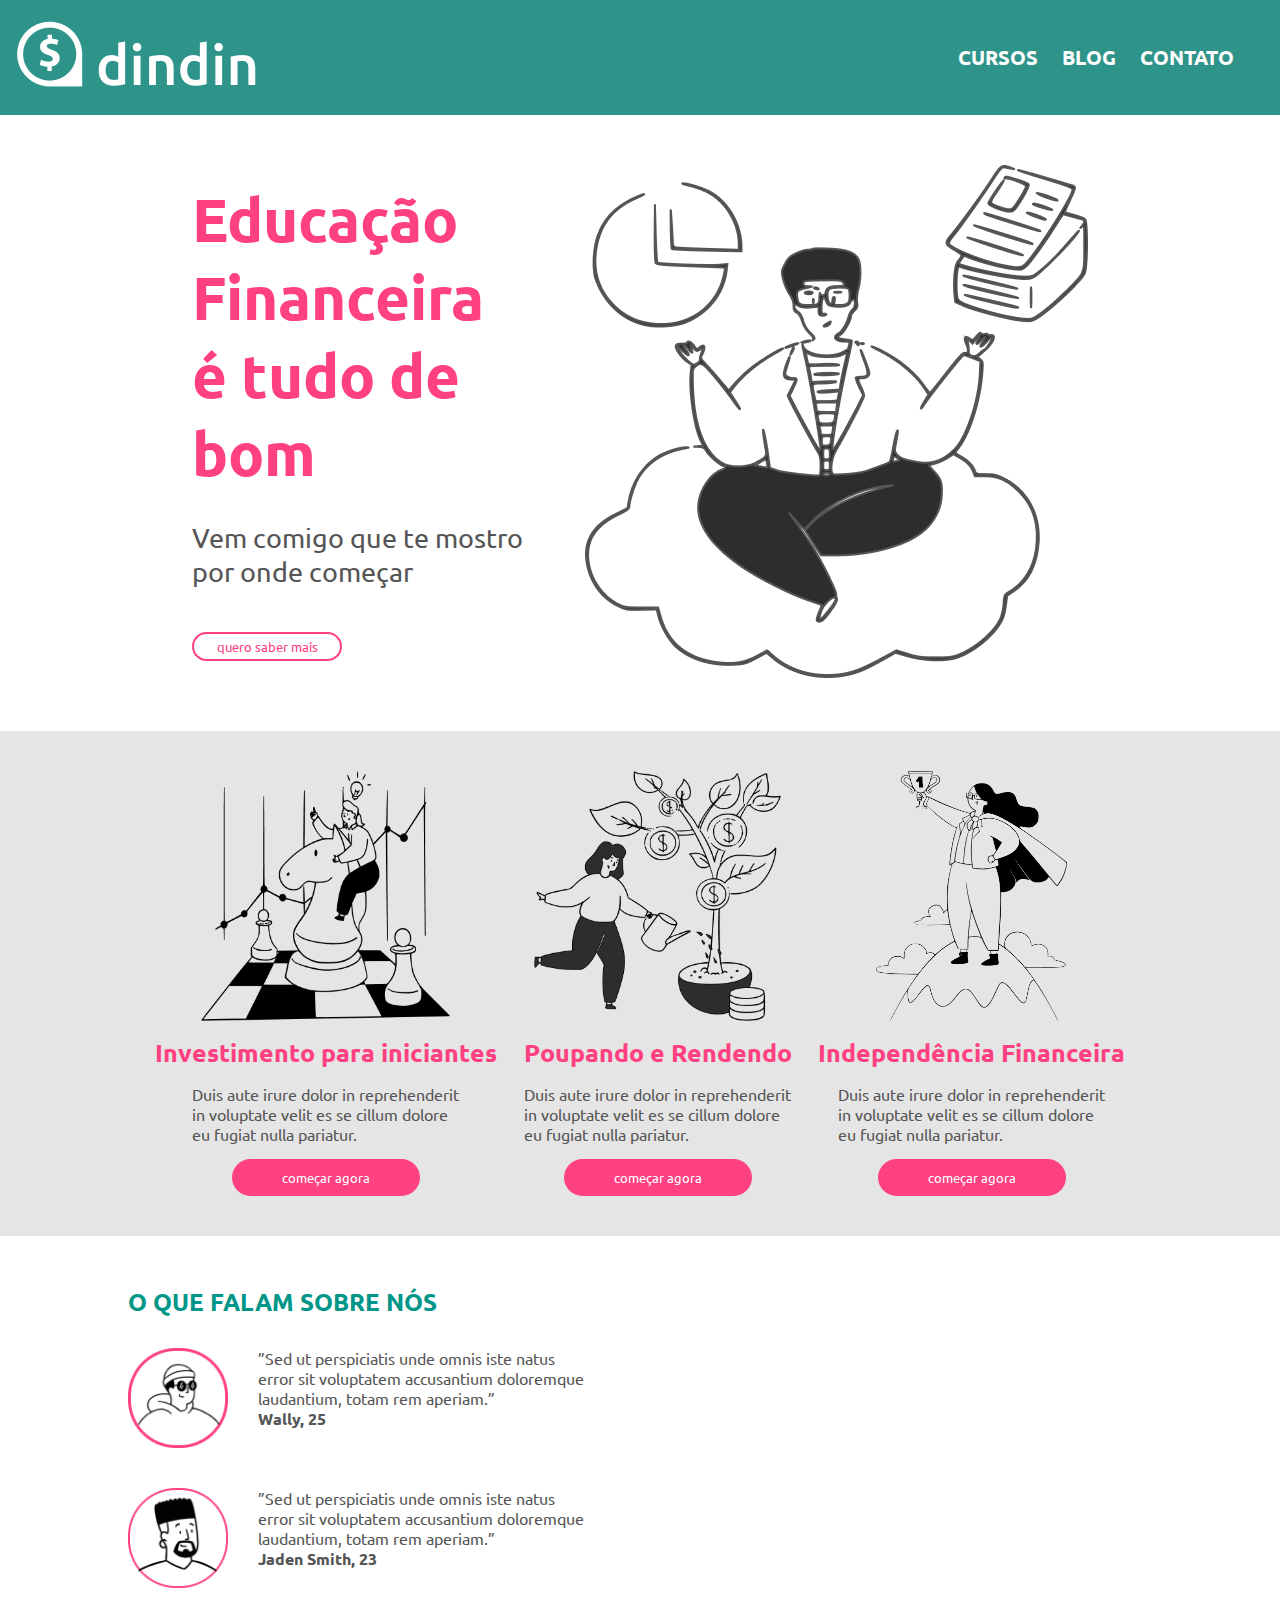
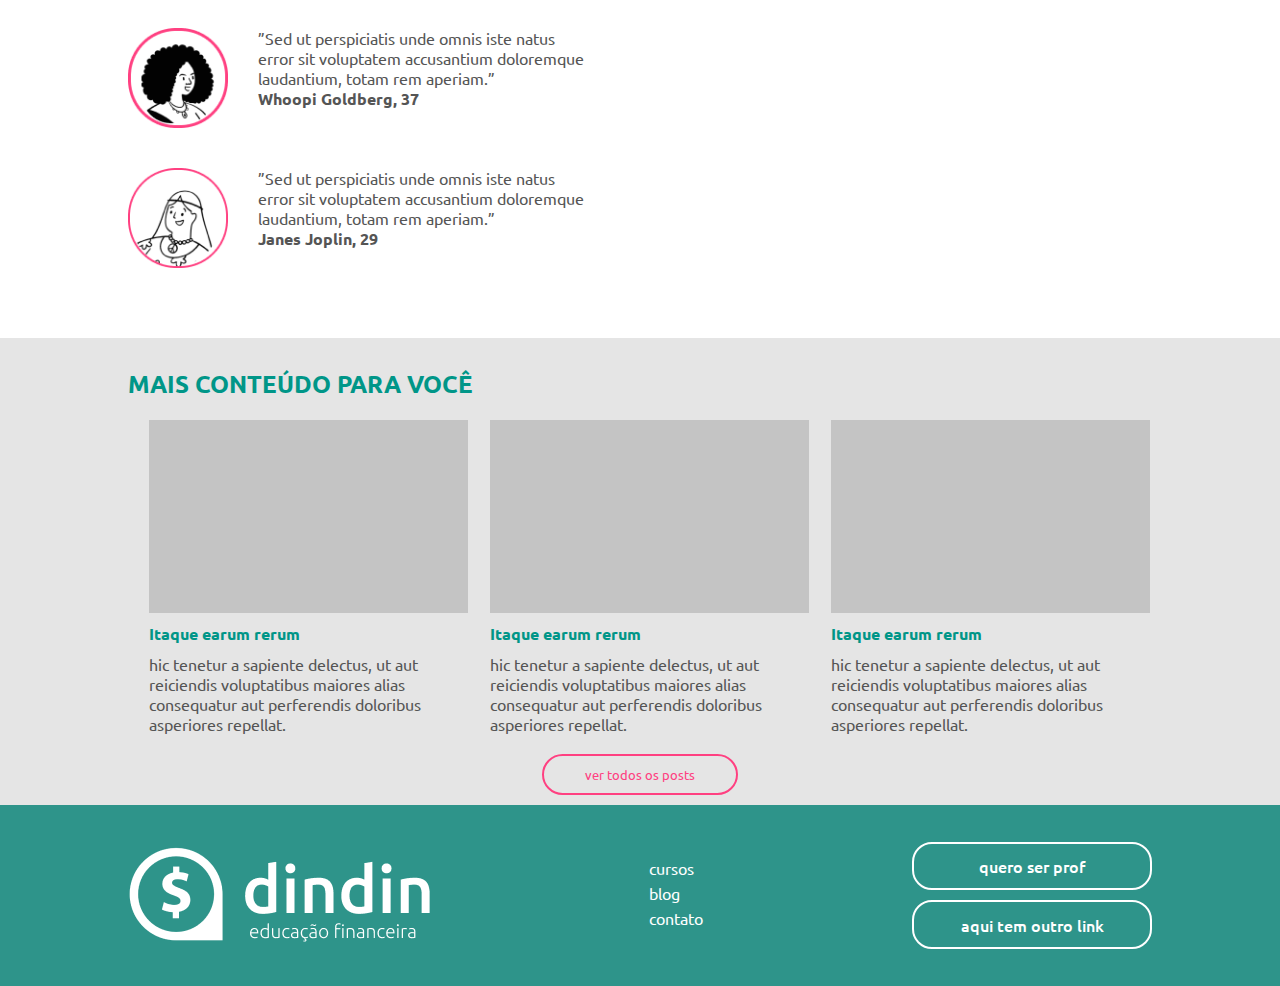
==== commit 51eba4d1: "concluindo css" ====
--- a/index.html
+++ b/index.html
@@ -37,7 +37,7 @@
                 é tudo de bom<h1>
                 <p>Vem comigo que te mostro <br>
                 por onde começar</p>
-                <button>quero saber mais</button>
+                <button class="botaoInicio">quero saber mais</button>
             </div>
             <aside>
                 <img src="./dindin-imagens/ilustra-banner.png" alt="Imagem com homem meditando">
@@ -152,8 +152,7 @@
                 </div>
             </section>
             <!-- linkar pagina do post -->
-            <a href="#">
-            <button id="button">ver todos os posts</button>
+            <button id="button"><a href="../Hands On 1/post/post.html">ver todos os posts</a></button>
             </a>
         </article>
     </main> 
@@ -162,13 +161,13 @@
         <nav class="navfooter">
             <ul>
                 <li>
-                    <a href="#">Cursos</a>
+                    <a href="../Hands On 1/cursos/cursos.html">cursos</a>
                 </li>
                 <li>
-                    <a href="#">Blog</a>
+                    <a href="../Hands On 1/blog/blog.html">blog</a>
                 </li>
                 <li>
-                    <a href="#">Contato</a>
+                    <a href="../Hands On 1/contato/contato.html">contato</a>
                 </li>
             </ul>
         </nav>
--- a/css/headerFooter.css
+++ b/css/headerFooter.css
@@ -60,11 +60,14 @@
 
 .navfooter ul li {
     list-style: none;
+    padding: 0 0 5px 0;
+    
 }
 
 .navfooter ul li a {
       text-decoration: none;
       color: #FFF;
+      
 }
 
 .btnfooter p  {
--- a/css/inicio.css
+++ b/css/inicio.css
@@ -2,6 +2,8 @@
     margin: 0;
     padding: 0;
     box-sizing: border-box;
+    text-decoration: none;
+    list-style: none;
     font-family: "Ubuntu", sans-serif;
 }
 
@@ -13,19 +15,37 @@
     color: #555555;    
 }
 
-section div {
+#titulo {
     display: flex;
-    align-items: center;
     justify-content: center;
+    flex-direction: column;
 }
 
 #container1 {
     display: flex;
+    align-items: center;
+    justify-content: space-between;
+    padding: 50px 15%;
 }
 
-#titulo {
-    display: flex;
-    flex-direction: column;
+#container1 h1 {
+    font-weight: 700;
+    font-size: 60px;
+}
+
+#container1 p {
+    padding-top: 30px;
+    font-weight: 400;
+    font-size: 27px;
+}
+
+.botaoInicio {
+    background: #FFF;
+    border: 2px solid #FF4081;
+    border-radius: 62px;
+    color: #FF4081;
+    padding: 4px;
+    width: 150px;
 }
 
 /* Article section */
@@ -44,6 +64,7 @@
 
 .cardsCursos {
     display: flex;
+    align-items: center;
     padding: 30px 0;
 }
 
@@ -55,6 +76,15 @@
 .figuras {
     display: flex;
     flex-direction: column;
+    align-items: center;
+    margin-top: 15px;
+    gap: 15px;
+}
+
+.figuras h4 {
+    color: #FF4081;
+    font-weight: 700;
+    font-size: 25px;
 }
 
 .buttonCursos {
@@ -65,25 +95,39 @@
     padding: 10px 50px;
 }
 
-/* .cards section div {
-    display: flex;
-    align-items: center;
-    justify-content: center;
-} */
+.cards {
+    padding: 50px 10%;
+}
 
 .comentariosCards {
-    padding: 35px 10%;
+    display: flex;
     flex-wrap: wrap;
+    justify-content: space-between;
+}
+
+.cards h2 {
+    padding-bottom: 10px;
+    color: #009688;
 }
 
 .infoCards {
-    max-width: 600px;
-    padding: 30px 5%;
+    display: flex;
+    flex-wrap: wrap;
+    width: 600px;
+    padding: 20px 0;
+}
+
+.infoCards img {
+    width: 100px;
+    height: 100px;
 }
 
 .infoCards p {
-    padding-left: 20px;
+    width: 400px;
+    padding-left: 30px;
+
 }
+
 
 /* Article */
 
@@ -95,6 +139,7 @@
 
 article h2 {
     color: #009688;
+    padding: 20px 0;
 }   
 
 .container {
@@ -109,18 +154,27 @@
     flex-wrap: wrap;
 }
 
-h4 {
+.container h4 {
     color: #009688;
     margin: 0;
-    padding: 0;
+    padding: 10px 0;
 }
 
-article #button {
-    /* display: flex;
-    justify-content: space-around; */
-    color: #FF4081;
+.container p {
+    padding-bottom: 20px;
+}
+
+#button {
+    display: flex;
+    justify-content: space-around;
     border:  2px solid #FF4081;
     border-radius: 62px;
     padding: 10px 41px;
-    margin: 0 auto;  
+    margin: 0 auto;
+    background: #E5E5E5;
+    color: #FF4081;
+}
+
+#button a {
+    color: #FF4081;
 }